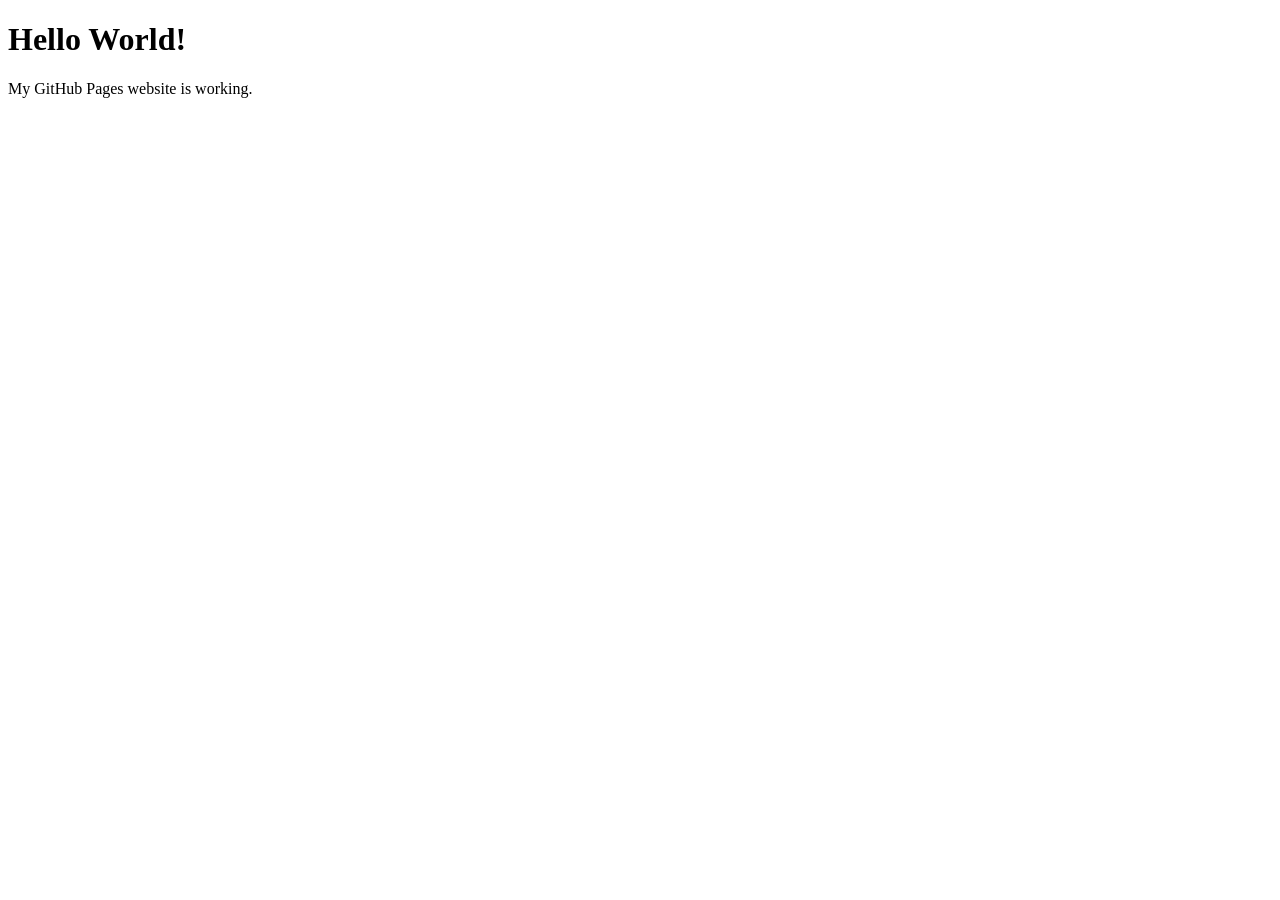
==== index.html @ a3ef9205 "init" ====
<!DOCTYPE html>
<html lang="en">
<head>
    <meta charset="UTF-8">
    <meta name="viewport" content="width=device-width, initial-scale=1.0">
    <title>My Website</title>
</head>
<body>
    <h1>Hello World!</h1>
    <p>My GitHub Pages website is working.</p>
</body>
</html>
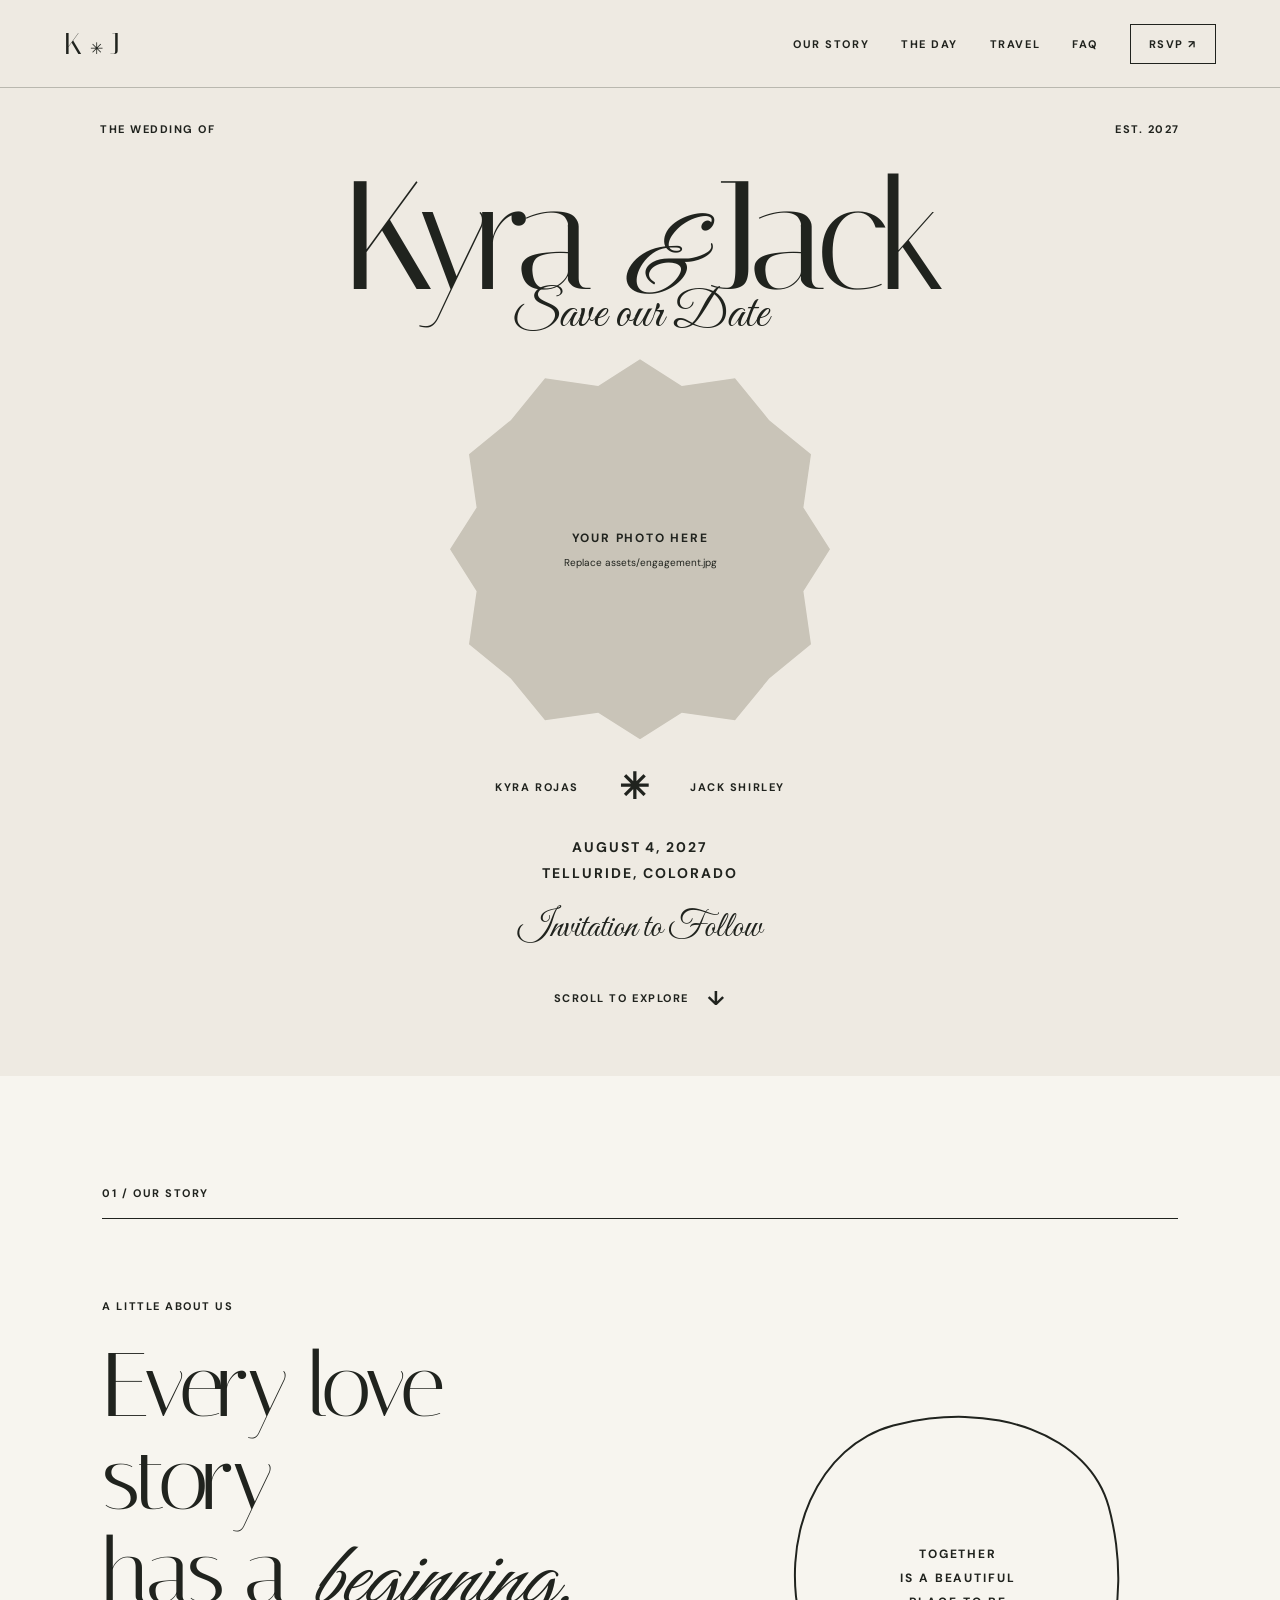
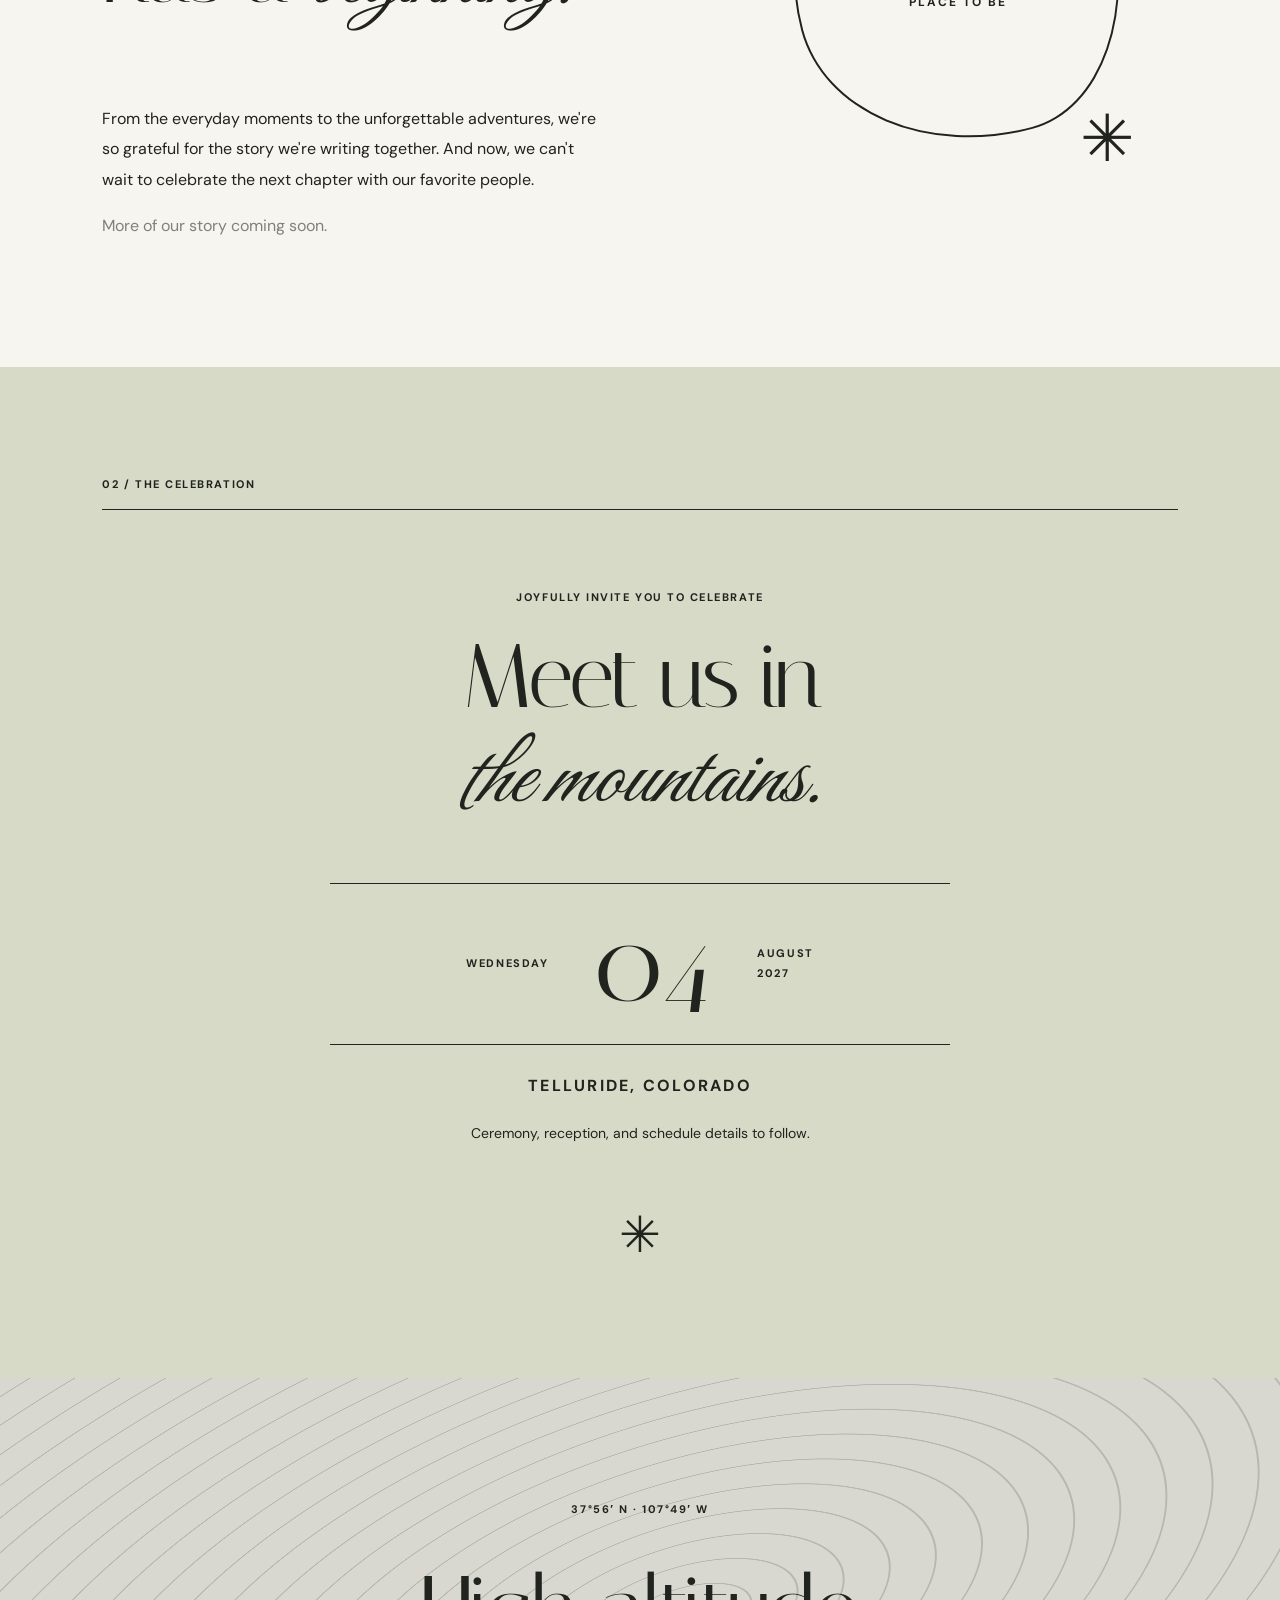
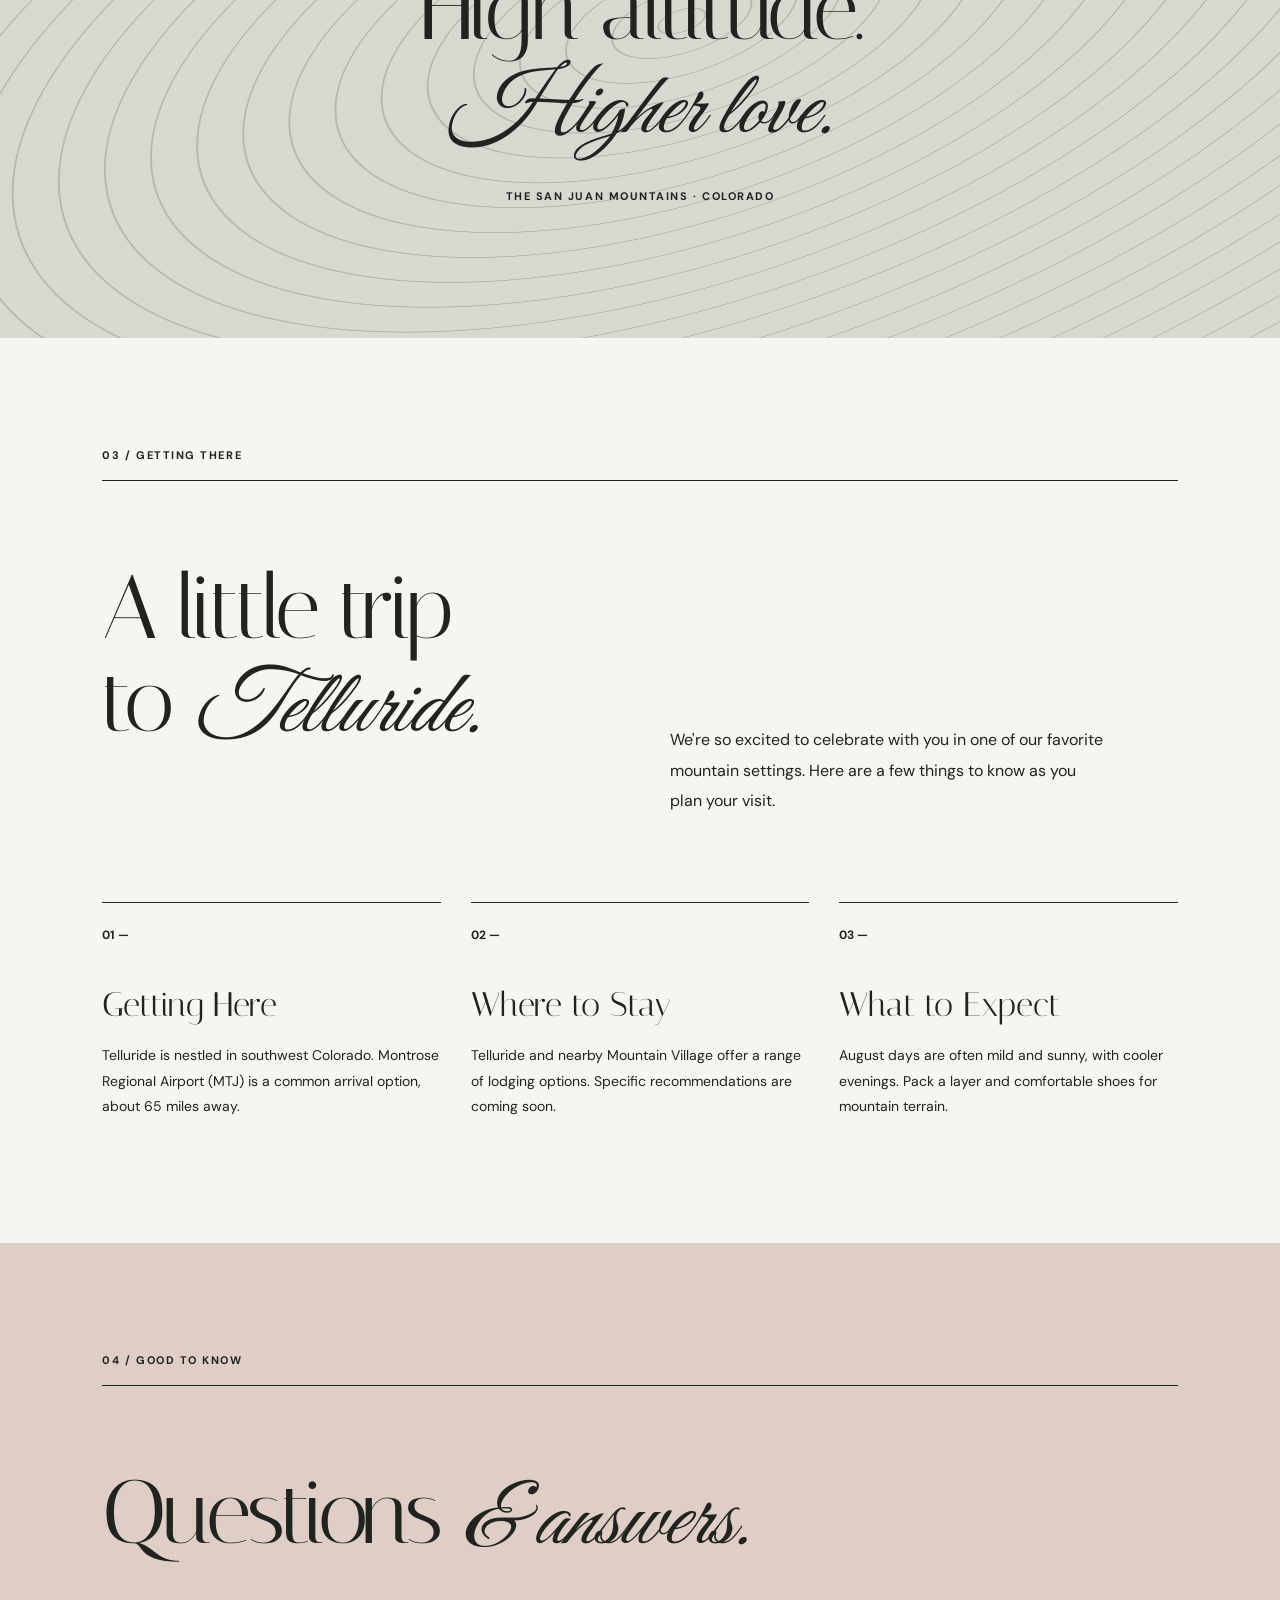
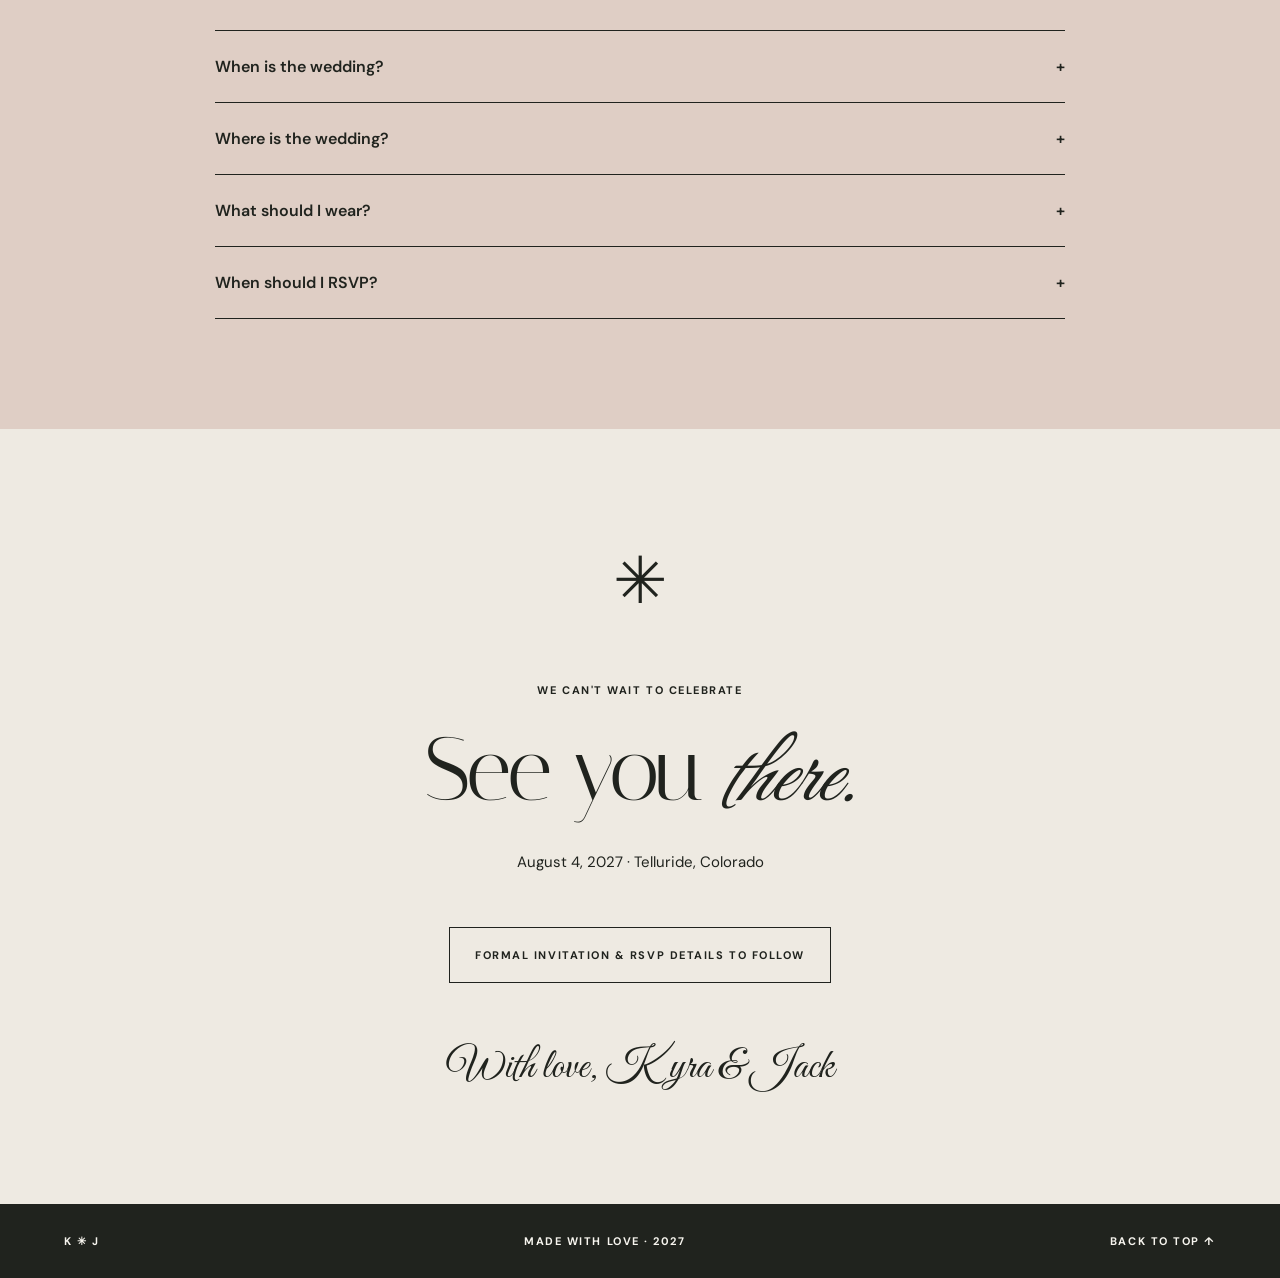
==== commit de047870: "Test" ====
--- a/index.html
+++ b/index.html
@@ -1,12 +1,86 @@
-<!DOCTYPE html>
+<!doctype html>
 <html lang="en">
 <head>
-    <meta charset="UTF-8">
-    <meta name="viewport" content="width=device-width, initial-scale=1.0">
-    <title>My Website</title>
+  <meta charset="utf-8">
+  <meta name="viewport" content="width=device-width,initial-scale=1">
+  <meta name="theme-color" content="#eeeae2">
+  <meta name="description" content="Celebrate the wedding of Kyra Rojas and Jack Shirley in Telluride, Colorado on August 4, 2027.">
+  <title>Kyra & Jack | August 4, 2027</title>
+  <link rel="preconnect" href="https://fonts.googleapis.com">
+  <link rel="preconnect" href="https://fonts.gstatic.com" crossorigin>
+  <link href="https://fonts.googleapis.com/css2?family=DM+Sans:wght@400;500;600;700&family=Italiana&family=Great+Vibes&display=swap" rel="stylesheet">
+  <link rel="stylesheet" href="styles.css">
+  <script defer src="script.js"></script>
 </head>
 <body>
-    <h1>Hello World!</h1>
-    <p>My GitHub Pages website is working.</p>
+  <header class="site-header">
+    <a href="#home" class="monogram" aria-label="Back to top">K<span>✳</span>J</a>
+    <button class="menu-toggle" aria-expanded="false" aria-controls="main-nav" aria-label="Toggle navigation">MENU <span>☰</span></button>
+    <nav id="main-nav" aria-label="Main navigation">
+      <a href="#story">OUR STORY</a><a href="#details">THE DAY</a><a href="#travel">TRAVEL</a><a href="#faq">FAQ</a><a href="#rsvp" class="nav-rsvp">RSVP ↗</a>
+    </nav>
+  </header>
+  <main>
+    <section id="home" class="hero">
+      <div class="eyebrow spread"><span>THE WEDDING OF</span><span>EST. 2027</span></div>
+      <h1>Kyra <em>&</em>   Jack</h1>
+      <p class="hero-script">Save our Date</p>
+      <div class="hero-photo flower-frame"><img src="assets/engagement.jpg" alt="Kyra and Jack together" onerror="this.style.display='none';this.parentElement.classList.add('photo-missing')"><span class="placeholder">YOUR PHOTO HERE<br><small>Replace assets/engagement.jpg</small></span></div>
+      <div class="names-line"><span>KYRA ROJAS</span><span class="star">✳</span><span>JACK SHIRLEY</span></div>
+      <p class="hero-date">AUGUST 4, 2027<br>TELLURIDE, COLORADO</p>
+      <p class="script subscript">Invitation to Follow</p>
+      <a href="#story" class="scroll-cue">SCROLL TO EXPLORE <span>↓</span></a>
+    </section>
+    <section id="story" class="story section-pad">
+      <div class="section-number">01 / OUR STORY</div>
+      <div class="story-grid">
+        <div><p class="overline">A LITTLE ABOUT US</p><h2>Every love story<br>has a <i>beginning.</i></h2><p class="body-copy">From the everyday moments to the unforgettable adventures, we're so grateful for the story we're writing together. And now, we can't wait to celebrate the next chapter with our favorite people.</p><p class="body-copy muted">More of our story coming soon.</p></div>
+        <div class="story-art"><div class="outline-flower"><span>TOGETHER<br>IS A BEAUTIFUL<br>PLACE TO BE</span></div><span class="little-star">✳</span></div>
+      </div>
+    </section>
+    <section id="details" class="details section-pad">
+      <div class="section-number">02 / THE CELEBRATION</div>
+      <p class="overline centered">JOYFULLY INVITE YOU TO CELEBRATE</p>
+      <h2 class="details-title">Meet us in<br><i>the mountains.</i></h2>
+      <div class="date-feature"><span>WEDNESDAY</span><strong>04</strong><span>AUGUST<br>2027</span></div>
+      <p class="details-place">TELLURIDE, COLORADO</p>
+      <p class="details-note">Ceremony, reception, and schedule details to follow.</p>
+      <div class="divider-star">✳</div>
+    </section>
+    <section class="mountains section-pad" aria-label="Telluride inspired artwork">
+      <div class="topo" aria-hidden="true"></div>
+      <p class="overline">37°56′ N · 107°49′ W</p>
+      <h2>High altitude.<br><i>Higher love.</i></h2>
+      <p>THE SAN JUAN MOUNTAINS · COLORADO</p>
+    </section>
+    <section id="travel" class="travel section-pad">
+      <div class="section-number">03 / GETTING THERE</div>
+      <div class="travel-heading"><h2>A little trip<br>to <i>Telluride.</i></h2><p>We're so excited to celebrate with you in one of our favorite mountain settings. Here are a few things to know as you plan your visit.</p></div>
+      <div class="info-grid">
+        <article><span>01 —</span><h3>Getting Here</h3><p>Telluride is nestled in southwest Colorado. Montrose Regional Airport (MTJ) is a common arrival option, about 65 miles away.</p></article>
+        <article><span>02 —</span><h3>Where to Stay</h3><p>Telluride and nearby Mountain Village offer a range of lodging options. Specific recommendations are coming soon.</p></article>
+        <article><span>03 —</span><h3>What to Expect</h3><p>August days are often mild and sunny, with cooler evenings. Pack a layer and comfortable shoes for mountain terrain.</p></article>
+      </div>
+    </section>
+    <section id="faq" class="faq section-pad">
+      <div class="section-number">04 / GOOD TO KNOW</div>
+      <h2>Questions <i>& answers.</i></h2>
+      <div class="faq-list">
+        <details><summary>When is the wedding?<span>+</span></summary><p>Wednesday, August 4, 2027.</p></details>
+        <details><summary>Where is the wedding?<span>+</span></summary><p>Telluride, Colorado. The exact venue and directions will be shared with the formal invitation.</p></details>
+        <details><summary>What should I wear?<span>+</span></summary><p>Dress code details are coming soon. We recommend bringing a layer for the cooler mountain evenings.</p></details>
+        <details><summary>When should I RSVP?<span>+</span></summary><p>We'll share RSVP instructions and a deadline with the formal invitation.</p></details>
+      </div>
+    </section>
+    <section id="rsvp" class="rsvp section-pad">
+      <span class="big-star">✳</span>
+      <p class="overline">WE CAN'T WAIT TO CELEBRATE</p>
+      <h2>See you <i>there.</i></h2>
+      <p>August 4, 2027 · Telluride, Colorado</p>
+      <div class="rsvp-notice">FORMAL INVITATION & RSVP DETAILS TO FOLLOW</div>
+      <p class="script">With love, Kyra & Jack</p>
+    </section>
+  </main>
+  <footer><span>K ✳ J</span><span>MADE WITH LOVE · 2027</span><a href="#home">BACK TO TOP ↑</a></footer>
 </body>
 </html>
--- a/styles.css
+++ b/styles.css
@@ -0,0 +1,2 @@
+@import url('https://fonts.googleapis.com/css2?family=DM+Sans:wght@400;500;600;700&family=Italiana&family=Great+Vibes&display=swap');
+:root{--cream:#eeeae2;--paper:#f7f5ef;--ink:#20231e;--sage:#d6dac6;--rose:#dfcec5;--line:#b9b8af}*{box-sizing:border-box}html{scroll-behavior:smooth}body{margin:0;background:var(--cream);color:var(--ink);font-family:'DM Sans',sans-serif}a{color:inherit;text-decoration:none}button{font:inherit}h1,h2,h3,p{margin-top:0}h2{font-family:Italiana,serif;font-size:clamp(3.5rem,7vw,7.5rem);font-weight:400;line-height:1.04;letter-spacing:-.045em}h2 i{font-family:'Great Vibes',cursive;font-weight:400;letter-spacing:0}.site-header{height:88px;display:flex;justify-content:space-between;align-items:center;padding:0 clamp(24px,5vw,88px);border-bottom:1px solid var(--line);background:var(--cream);position:relative;z-index:20}.monogram{font-family:Italiana,serif;font-size:30px}.monogram span{font:16px 'DM Sans';padding:0 8px}.site-header nav{display:flex;gap:32px;align-items:center}.site-header nav a,.eyebrow,.overline,.section-number,.scroll-cue,.names-line,.hero-date,.details-place,.date-feature,.rsvp-notice,footer{font-size:11px;font-weight:700;letter-spacing:.14em}.nav-rsvp{border:1px solid var(--ink);padding:12px 18px}.menu-toggle{display:none}.hero{min-height:calc(100svh - 88px);padding:34px 24px 65px;text-align:center;position:relative}.spread{max-width:1080px;display:flex;justify-content:space-between;margin:auto}.hero h1{font-family:Italiana,serif;font-size:clamp(5.5rem,12vw,13rem);font-weight:400;letter-spacing:-.065em;margin:20px 0 -38px;line-height:1.05}.hero h1 em{font-family:'Great Vibes',cursive;font-size:.7em;font-weight:400}.hero-script,.script{font-family:'Great Vibes',cursive;font-size:clamp(2.4rem,4vw,4rem);line-height:1.2}.hero-script{position:relative;z-index:2;margin:0 0 14px}.hero-photo{width:min(380px,75vw);aspect-ratio:1;margin:auto;background:#c9c4b8;overflow:hidden;position:relative}.flower-frame{clip-path:polygon(50% 0%,61% 7%,75% 5%,84% 16%,95% 25%,93% 39%,100% 50%,93% 61%,95% 75%,84% 84%,75% 95%,61% 93%,50% 100%,39% 93%,25% 95%,16% 84%,5% 75%,7% 61%,0% 50%,7% 39%,5% 25%,16% 16%,25% 5%,39% 7%);border-radius:32%}.hero-photo img{width:100%;height:100%;object-fit:cover;display:block}.placeholder{display:none;position:absolute;inset:0;place-content:center;font-size:12px;font-weight:700;letter-spacing:.15em}.placeholder small{display:block;font-weight:400;letter-spacing:0;margin-top:10px}.photo-missing .placeholder{display:grid}.names-line{display:flex;align-items:center;justify-content:center;gap:40px;margin:30px 0}.star{font-size:36px;line-height:1}.hero-date{font-size:14px;line-height:1.8}.subscript{font-size:36px;margin:20px 0 36px}.scroll-cue{display:inline-flex;gap:18px;align-items:center}.scroll-cue span{font-size:20px}.section-pad{padding:110px clamp(24px,8vw,130px)}.section-number{padding-bottom:18px;border-bottom:1px solid currentColor;margin-bottom:80px}.story{background:var(--paper)}.story-grid{display:grid;grid-template-columns:1.2fr 1fr;gap:10%;align-items:center}.overline{margin-bottom:26px}.body-copy{max-width:500px;line-height:1.9;font-size:16px}.muted{opacity:.55}.story-art{height:450px;display:grid;place-items:center;position:relative}.outline-flower{height:330px;width:330px;border:2px solid var(--ink);border-radius:43% 57% 40% 60% / 53% 41% 59% 47%;display:grid;place-items:center;text-align:center;transform:rotate(-15deg)}.outline-flower span{transform:rotate(15deg);font-size:12px;font-weight:700;letter-spacing:.16em;line-height:2}.little-star{position:absolute;right:10%;bottom:5%;font-size:65px}.details{background:var(--sage);text-align:center}.details .section-number{text-align:left}.centered{text-align:center}.details-title{margin-bottom:55px}.date-feature{display:flex;align-items:center;justify-content:center;gap:45px;border-top:1px solid var(--ink);border-bottom:1px solid var(--ink);max-width:620px;margin:0 auto 30px;padding:25px 0}.date-feature strong{font-family:Italiana,serif;font-size:110px;font-weight:400;line-height:1}.date-feature span{text-align:left;line-height:1.8}.details-place{font-size:16px}.details-note{font-size:14px;margin:28px 0 60px}.divider-star{font-size:50px}.mountains{background:#d8d8d0;min-height:560px;display:flex;flex-direction:column;align-items:center;justify-content:center;text-align:center;position:relative;overflow:hidden;isolation:isolate}.mountains>*:not(.topo){position:relative;z-index:1}.mountains h2{margin:20px 0 30px}.mountains>p:last-child{font-size:11px;font-weight:700;letter-spacing:.14em}.topo{position:absolute;inset:-50%;opacity:.18;background:repeating-radial-gradient(ellipse at 52% 48%,transparent 0 23px,#20231e 24px 25px,transparent 26px 48px);transform:rotate(-18deg);z-index:0}.travel{background:var(--paper)}.travel-heading{display:grid;grid-template-columns:1fr 1fr;gap:60px;align-items:end}.travel-heading p{max-width:440px;line-height:1.9}.info-grid{display:grid;grid-template-columns:repeat(3,1fr);gap:30px;margin-top:70px}.info-grid article{border-top:1px solid var(--ink);padding-top:20px}.info-grid article>span{font-size:12px;font-weight:700}.info-grid h3{font-family:Italiana,serif;font-size:34px;font-weight:400;margin:40px 0 18px}.info-grid p{line-height:1.8;font-size:14px}.faq{background:var(--rose)}.faq h2{margin-bottom:60px}.faq-list{max-width:850px;margin:auto}.faq details{border-top:1px solid var(--ink);padding:25px 0}.faq details:last-child{border-bottom:1px solid var(--ink)}.faq summary{cursor:pointer;list-style:none;font-weight:600;display:flex;justify-content:space-between;gap:20px}.faq summary::-webkit-details-marker{display:none}.faq details[open] summary span{transform:rotate(45deg)}.faq details p{line-height:1.8;max-width:600px;margin:20px 0 0}.rsvp{text-align:center;background:var(--cream)}.big-star{font-size:65px;display:block;margin-bottom:60px}.rsvp h2{margin-bottom:25px}.rsvp>p:not(.script):not(.overline){font-size:15px}.rsvp-notice{display:inline-block;border:1px solid var(--ink);padding:20px 25px;margin:40px 0}.rsvp .script{font-size:42px;margin:20px 0 0}footer{display:flex;justify-content:space-between;gap:20px;padding:30px clamp(24px,5vw,88px);background:var(--ink);color:var(--paper)}@media(max-width:750px){.site-header{height:72px}.menu-toggle{display:block;border:0;background:none;font-size:11px;font-weight:700;letter-spacing:.12em}.menu-toggle span{font-size:16px;margin-left:8px}.site-header nav{display:none;position:absolute;top:72px;left:0;right:0;background:var(--cream);padding:28px;flex-direction:column;align-items:stretch;border-bottom:1px solid var(--line);gap:22px}.site-header nav.open{display:flex}.nav-rsvp{text-align:center}.hero{padding:28px 18px 55px}.hero h1{font-size:clamp(4.8rem,16vw,8rem);margin:38px 0 -12px}.hero-script{font-size:2.8rem}.hero-photo{width:min(350px,80vw)}.names-line{gap:15px;font-size:10px}.star{font-size:27px}.section-pad{padding:75px 25px}.section-number{margin-bottom:55px}.story-grid,.travel-heading{grid-template-columns:1fr;gap:20px}.story-art{height:340px}.outline-flower{width:265px;height:265px}.details-title{margin-bottom:35px}.date-feature{gap:25px}.date-feature strong{font-size:86px}.info-grid{grid-template-columns:1fr;gap:20px;margin-top:35px}.info-grid h3{margin:18px 0}.mountains{min-height:450px}footer{font-size:9px;flex-wrap:wrap}}@media(prefers-reduced-motion:reduce){html{scroll-behavior:auto}}
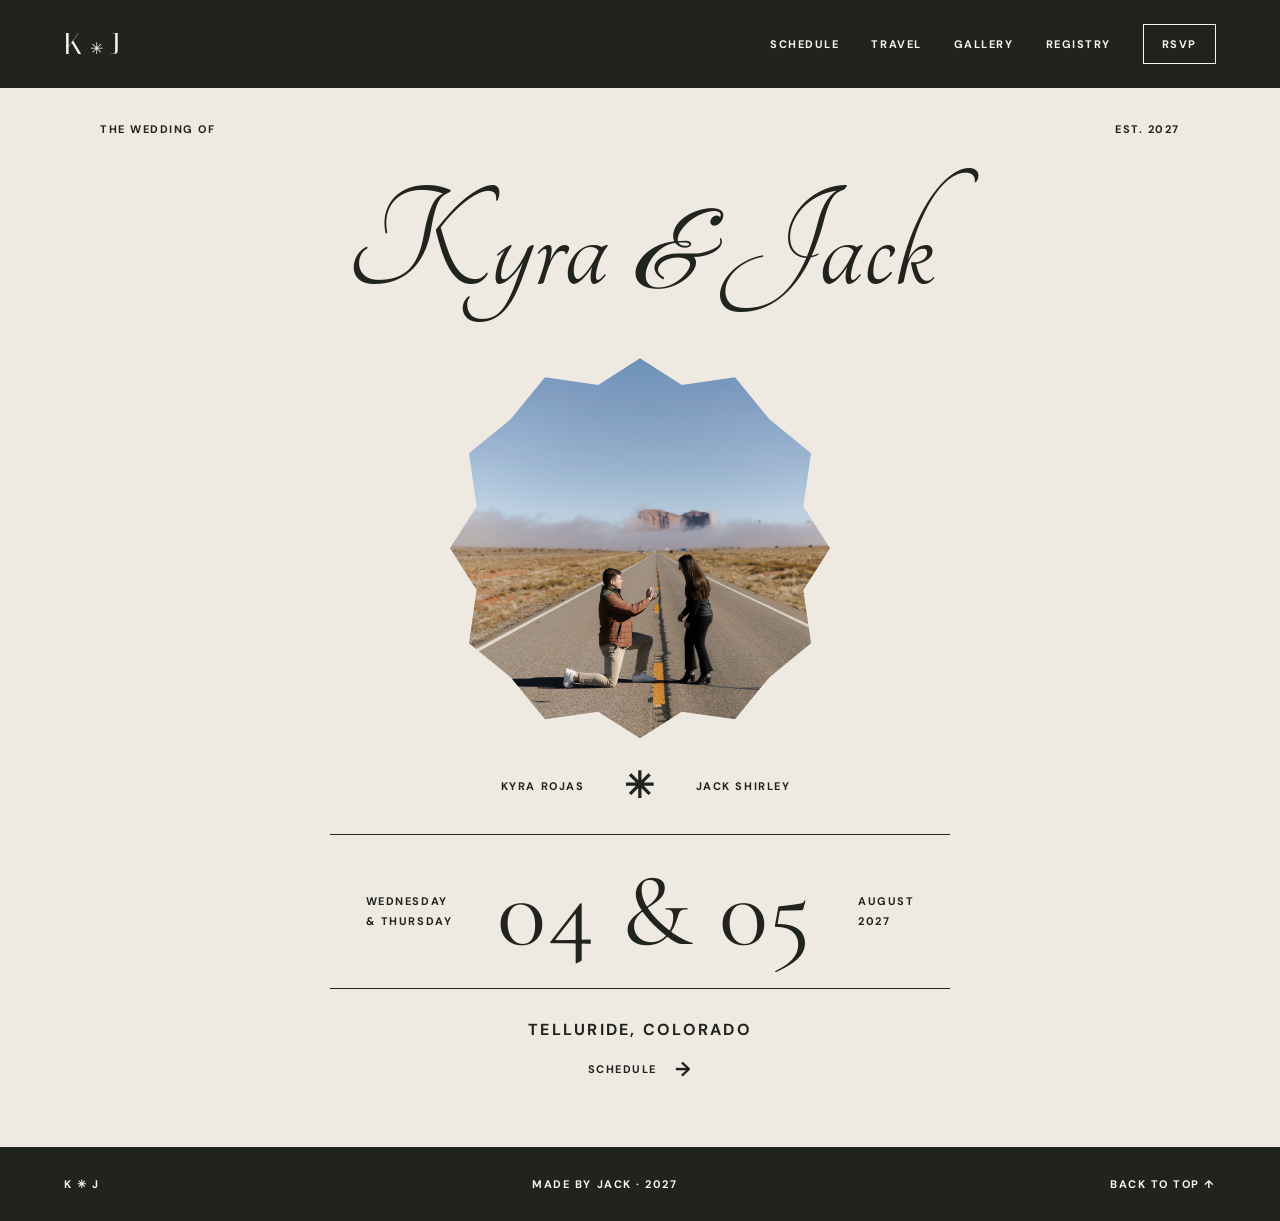
==== commit 3c3f344e: "Update wedding website and RSVP pages" ====
--- a/index.html
+++ b/index.html
@@ -4,8 +4,8 @@
   <meta charset="utf-8">
   <meta name="viewport" content="width=device-width,initial-scale=1">
   <meta name="theme-color" content="#eeeae2">
-  <meta name="description" content="Celebrate the wedding of Kyra Rojas and Jack Shirley in Telluride, Colorado on August 4, 2027.">
-  <title>Kyra & Jack | August 4, 2027</title>
+  <meta name="description" content="Celebrate the wedding of Kyra Rojas and Jack Shirley in Telluride, Colorado on August 4 and 5, 2027.">
+  <title>Kyra & Jack | August 4 and 5, 2027</title>
   <link rel="preconnect" href="https://fonts.googleapis.com">
   <link rel="preconnect" href="https://fonts.gstatic.com" crossorigin>
   <link href="https://fonts.googleapis.com/css2?family=DM+Sans:wght@400;500;600;700&family=Italiana&family=Great+Vibes&display=swap" rel="stylesheet">
@@ -14,73 +14,23 @@
 </head>
 <body>
   <header class="site-header">
-    <a href="#home" class="monogram" aria-label="Back to top">K<span>✳</span>J</a>
+    <a href="index.html" class="monogram" aria-label="Home">K<span>✳︎</span>J</a>
     <button class="menu-toggle" aria-expanded="false" aria-controls="main-nav" aria-label="Toggle navigation">MENU <span>☰</span></button>
     <nav id="main-nav" aria-label="Main navigation">
-      <a href="#story">OUR STORY</a><a href="#details">THE DAY</a><a href="#travel">TRAVEL</a><a href="#faq">FAQ</a><a href="#rsvp" class="nav-rsvp">RSVP ↗</a>
+      <a href="details.html">SCHEDULE</a><a href="travel.html">TRAVEL</a><a href="gallery.html">GALLERY</a><a href="registry.html">REGISTRY</a><a href="rsvp.html" class="nav-rsvp">RSVP</a>
     </nav>
   </header>
   <main>
     <section id="home" class="hero">
       <div class="eyebrow spread"><span>THE WEDDING OF</span><span>EST. 2027</span></div>
       <h1>Kyra <em>&</em>   Jack</h1>
-      <p class="hero-script">Save our Date</p>
-      <div class="hero-photo flower-frame"><img src="assets/engagement.jpg" alt="Kyra and Jack together" onerror="this.style.display='none';this.parentElement.classList.add('photo-missing')"><span class="placeholder">YOUR PHOTO HERE<br><small>Replace assets/engagement.jpg</small></span></div>
-      <div class="names-line"><span>KYRA ROJAS</span><span class="star">✳</span><span>JACK SHIRLEY</span></div>
-      <p class="hero-date">AUGUST 4, 2027<br>TELLURIDE, COLORADO</p>
-      <p class="script subscript">Invitation to Follow</p>
-      <a href="#story" class="scroll-cue">SCROLL TO EXPLORE <span>↓</span></a>
-    </section>
-    <section id="story" class="story section-pad">
-      <div class="section-number">01 / OUR STORY</div>
-      <div class="story-grid">
-        <div><p class="overline">A LITTLE ABOUT US</p><h2>Every love story<br>has a <i>beginning.</i></h2><p class="body-copy">From the everyday moments to the unforgettable adventures, we're so grateful for the story we're writing together. And now, we can't wait to celebrate the next chapter with our favorite people.</p><p class="body-copy muted">More of our story coming soon.</p></div>
-        <div class="story-art"><div class="outline-flower"><span>TOGETHER<br>IS A BEAUTIFUL<br>PLACE TO BE</span></div><span class="little-star">✳</span></div>
-      </div>
-    </section>
-    <section id="details" class="details section-pad">
-      <div class="section-number">02 / THE CELEBRATION</div>
-      <p class="overline centered">JOYFULLY INVITE YOU TO CELEBRATE</p>
-      <h2 class="details-title">Meet us in<br><i>the mountains.</i></h2>
-      <div class="date-feature"><span>WEDNESDAY</span><strong>04</strong><span>AUGUST<br>2027</span></div>
+      <div class="hero-photo flower-frame"><img src="assets/good4.jpg" alt="Kyra and Jack together" onerror="this.style.display='none';this.parentElement.classList.add('photo-missing')"><span class="placeholder">YOUR PHOTO HERE<br><small>Replace assets/engagement.jpg</small></span></div>
+      <div class="names-line"><span>KYRA ROJAS</span><span class="star">✳︎</span><span>JACK SHIRLEY</span></div>
+      <div class="date-feature"><span>WEDNESDAY<br>& THURSDAY</span><strong>04 & 05</strong><span>AUGUST<br>2027</span></div>
       <p class="details-place">TELLURIDE, COLORADO</p>
-      <p class="details-note">Ceremony, reception, and schedule details to follow.</p>
-      <div class="divider-star">✳</div>
-    </section>
-    <section class="mountains section-pad" aria-label="Telluride inspired artwork">
-      <div class="topo" aria-hidden="true"></div>
-      <p class="overline">37°56′ N · 107°49′ W</p>
-      <h2>High altitude.<br><i>Higher love.</i></h2>
-      <p>THE SAN JUAN MOUNTAINS · COLORADO</p>
-    </section>
-    <section id="travel" class="travel section-pad">
-      <div class="section-number">03 / GETTING THERE</div>
-      <div class="travel-heading"><h2>A little trip<br>to <i>Telluride.</i></h2><p>We're so excited to celebrate with you in one of our favorite mountain settings. Here are a few things to know as you plan your visit.</p></div>
-      <div class="info-grid">
-        <article><span>01 —</span><h3>Getting Here</h3><p>Telluride is nestled in southwest Colorado. Montrose Regional Airport (MTJ) is a common arrival option, about 65 miles away.</p></article>
-        <article><span>02 —</span><h3>Where to Stay</h3><p>Telluride and nearby Mountain Village offer a range of lodging options. Specific recommendations are coming soon.</p></article>
-        <article><span>03 —</span><h3>What to Expect</h3><p>August days are often mild and sunny, with cooler evenings. Pack a layer and comfortable shoes for mountain terrain.</p></article>
-      </div>
-    </section>
-    <section id="faq" class="faq section-pad">
-      <div class="section-number">04 / GOOD TO KNOW</div>
-      <h2>Questions <i>& answers.</i></h2>
-      <div class="faq-list">
-        <details><summary>When is the wedding?<span>+</span></summary><p>Wednesday, August 4, 2027.</p></details>
-        <details><summary>Where is the wedding?<span>+</span></summary><p>Telluride, Colorado. The exact venue and directions will be shared with the formal invitation.</p></details>
-        <details><summary>What should I wear?<span>+</span></summary><p>Dress code details are coming soon. We recommend bringing a layer for the cooler mountain evenings.</p></details>
-        <details><summary>When should I RSVP?<span>+</span></summary><p>We'll share RSVP instructions and a deadline with the formal invitation.</p></details>
-      </div>
-    </section>
-    <section id="rsvp" class="rsvp section-pad">
-      <span class="big-star">✳</span>
-      <p class="overline">WE CAN'T WAIT TO CELEBRATE</p>
-      <h2>See you <i>there.</i></h2>
-      <p>August 4, 2027 · Telluride, Colorado</p>
-      <div class="rsvp-notice">FORMAL INVITATION & RSVP DETAILS TO FOLLOW</div>
-      <p class="script">With love, Kyra & Jack</p>
+      <a href="details.html" class="scroll-cue">SCHEDULE <span>→</span></a>
     </section>
   </main>
-  <footer><span>K ✳ J</span><span>MADE WITH LOVE · 2027</span><a href="#home">BACK TO TOP ↑</a></footer>
+  <footer><span>K ✳︎ J</span><span>MADE BY JACK · 2027</span><a href="#">BACK TO TOP ↑</a></footer>
 </body>
 </html>
--- a/styles.css
+++ b/styles.css
@@ -1,2 +1,53 @@
+@import url('https://fonts.googleapis.com/css2?family=Cormorant+Garamond:wght@400&display=swap');
+@import url('https://fonts.googleapis.com/css2?family=Tangerine&display=swap');
 @import url('https://fonts.googleapis.com/css2?family=DM+Sans:wght@400;500;600;700&family=Italiana&family=Great+Vibes&display=swap');
-:root{--cream:#eeeae2;--paper:#f7f5ef;--ink:#20231e;--sage:#d6dac6;--rose:#dfcec5;--line:#b9b8af}*{box-sizing:border-box}html{scroll-behavior:smooth}body{margin:0;background:var(--cream);color:var(--ink);font-family:'DM Sans',sans-serif}a{color:inherit;text-decoration:none}button{font:inherit}h1,h2,h3,p{margin-top:0}h2{font-family:Italiana,serif;font-size:clamp(3.5rem,7vw,7.5rem);font-weight:400;line-height:1.04;letter-spacing:-.045em}h2 i{font-family:'Great Vibes',cursive;font-weight:400;letter-spacing:0}.site-header{height:88px;display:flex;justify-content:space-between;align-items:center;padding:0 clamp(24px,5vw,88px);border-bottom:1px solid var(--line);background:var(--cream);position:relative;z-index:20}.monogram{font-family:Italiana,serif;font-size:30px}.monogram span{font:16px 'DM Sans';padding:0 8px}.site-header nav{display:flex;gap:32px;align-items:center}.site-header nav a,.eyebrow,.overline,.section-number,.scroll-cue,.names-line,.hero-date,.details-place,.date-feature,.rsvp-notice,footer{font-size:11px;font-weight:700;letter-spacing:.14em}.nav-rsvp{border:1px solid var(--ink);padding:12px 18px}.menu-toggle{display:none}.hero{min-height:calc(100svh - 88px);padding:34px 24px 65px;text-align:center;position:relative}.spread{max-width:1080px;display:flex;justify-content:space-between;margin:auto}.hero h1{font-family:Italiana,serif;font-size:clamp(5.5rem,12vw,13rem);font-weight:400;letter-spacing:-.065em;margin:20px 0 -38px;line-height:1.05}.hero h1 em{font-family:'Great Vibes',cursive;font-size:.7em;font-weight:400}.hero-script,.script{font-family:'Great Vibes',cursive;font-size:clamp(2.4rem,4vw,4rem);line-height:1.2}.hero-script{position:relative;z-index:2;margin:0 0 14px}.hero-photo{width:min(380px,75vw);aspect-ratio:1;margin:auto;background:#c9c4b8;overflow:hidden;position:relative}.flower-frame{clip-path:polygon(50% 0%,61% 7%,75% 5%,84% 16%,95% 25%,93% 39%,100% 50%,93% 61%,95% 75%,84% 84%,75% 95%,61% 93%,50% 100%,39% 93%,25% 95%,16% 84%,5% 75%,7% 61%,0% 50%,7% 39%,5% 25%,16% 16%,25% 5%,39% 7%);border-radius:32%}.hero-photo img{width:100%;height:100%;object-fit:cover;display:block}.placeholder{display:none;position:absolute;inset:0;place-content:center;font-size:12px;font-weight:700;letter-spacing:.15em}.placeholder small{display:block;font-weight:400;letter-spacing:0;margin-top:10px}.photo-missing .placeholder{display:grid}.names-line{display:flex;align-items:center;justify-content:center;gap:40px;margin:30px 0}.star{font-size:36px;line-height:1}.hero-date{font-size:14px;line-height:1.8}.subscript{font-size:36px;margin:20px 0 36px}.scroll-cue{display:inline-flex;gap:18px;align-items:center}.scroll-cue span{font-size:20px}.section-pad{padding:110px clamp(24px,8vw,130px)}.section-number{padding-bottom:18px;border-bottom:1px solid currentColor;margin-bottom:80px}.story{background:var(--paper)}.story-grid{display:grid;grid-template-columns:1.2fr 1fr;gap:10%;align-items:center}.overline{margin-bottom:26px}.body-copy{max-width:500px;line-height:1.9;font-size:16px}.muted{opacity:.55}.story-art{height:450px;display:grid;place-items:center;position:relative}.outline-flower{height:330px;width:330px;border:2px solid var(--ink);border-radius:43% 57% 40% 60% / 53% 41% 59% 47%;display:grid;place-items:center;text-align:center;transform:rotate(-15deg)}.outline-flower span{transform:rotate(15deg);font-size:12px;font-weight:700;letter-spacing:.16em;line-height:2}.little-star{position:absolute;right:10%;bottom:5%;font-size:65px}.details{background:var(--sage);text-align:center}.details .section-number{text-align:left}.centered{text-align:center}.details-title{margin-bottom:55px}.date-feature{display:flex;align-items:center;justify-content:center;gap:45px;border-top:1px solid var(--ink);border-bottom:1px solid var(--ink);max-width:620px;margin:0 auto 30px;padding:25px 0}.date-feature strong{font-family:Italiana,serif;font-size:110px;font-weight:400;line-height:1}.date-feature span{text-align:left;line-height:1.8}.details-place{font-size:16px}.details-note{font-size:14px;margin:28px 0 60px}.divider-star{font-size:50px}.mountains{background:#d8d8d0;min-height:560px;display:flex;flex-direction:column;align-items:center;justify-content:center;text-align:center;position:relative;overflow:hidden;isolation:isolate}.mountains>*:not(.topo){position:relative;z-index:1}.mountains h2{margin:20px 0 30px}.mountains>p:last-child{font-size:11px;font-weight:700;letter-spacing:.14em}.topo{position:absolute;inset:-50%;opacity:.18;background:repeating-radial-gradient(ellipse at 52% 48%,transparent 0 23px,#20231e 24px 25px,transparent 26px 48px);transform:rotate(-18deg);z-index:0}.travel{background:var(--paper)}.travel-heading{display:grid;grid-template-columns:1fr 1fr;gap:60px;align-items:end}.travel-heading p{max-width:440px;line-height:1.9}.info-grid{display:grid;grid-template-columns:repeat(3,1fr);gap:30px;margin-top:70px}.info-grid article{border-top:1px solid var(--ink);padding-top:20px}.info-grid article>span{font-size:12px;font-weight:700}.info-grid h3{font-family:Italiana,serif;font-size:34px;font-weight:400;margin:40px 0 18px}.info-grid p{line-height:1.8;font-size:14px}.faq{background:var(--rose)}.faq h2{margin-bottom:60px}.faq-list{max-width:850px;margin:auto}.faq details{border-top:1px solid var(--ink);padding:25px 0}.faq details:last-child{border-bottom:1px solid var(--ink)}.faq summary{cursor:pointer;list-style:none;font-weight:600;display:flex;justify-content:space-between;gap:20px}.faq summary::-webkit-details-marker{display:none}.faq details[open] summary span{transform:rotate(45deg)}.faq details p{line-height:1.8;max-width:600px;margin:20px 0 0}.rsvp{text-align:center;background:var(--cream)}.big-star{font-size:65px;display:block;margin-bottom:60px}.rsvp h2{margin-bottom:25px}.rsvp>p:not(.script):not(.overline){font-size:15px}.rsvp-notice{display:inline-block;border:1px solid var(--ink);padding:20px 25px;margin:40px 0}.rsvp .script{font-size:42px;margin:20px 0 0}footer{display:flex;justify-content:space-between;gap:20px;padding:30px clamp(24px,5vw,88px);background:var(--ink);color:var(--paper)}@media(max-width:750px){.site-header{height:72px}.menu-toggle{display:block;border:0;background:none;font-size:11px;font-weight:700;letter-spacing:.12em}.menu-toggle span{font-size:16px;margin-left:8px}.site-header nav{display:none;position:absolute;top:72px;left:0;right:0;background:var(--cream);padding:28px;flex-direction:column;align-items:stretch;border-bottom:1px solid var(--line);gap:22px}.site-header nav.open{display:flex}.nav-rsvp{text-align:center}.hero{padding:28px 18px 55px}.hero h1{font-size:clamp(4.8rem,16vw,8rem);margin:38px 0 -12px}.hero-script{font-size:2.8rem}.hero-photo{width:min(350px,80vw)}.names-line{gap:15px;font-size:10px}.star{font-size:27px}.section-pad{padding:75px 25px}.section-number{margin-bottom:55px}.story-grid,.travel-heading{grid-template-columns:1fr;gap:20px}.story-art{height:340px}.outline-flower{width:265px;height:265px}.details-title{margin-bottom:35px}.date-feature{gap:25px}.date-feature strong{font-size:86px}.info-grid{grid-template-columns:1fr;gap:20px;margin-top:35px}.info-grid h3{margin:18px 0}.mountains{min-height:450px}footer{font-size:9px;flex-wrap:wrap}}@media(prefers-reduced-motion:reduce){html{scroll-behavior:auto}}+:root{--cream:#eeeae2;--paper:#f7f5ef;--ink:#20231e;--sage:#d6dac6;--rose:#dfcec5;--line:#b9b8af}*{box-sizing:border-box}html{scroll-behavior:smooth}body{margin:0;background:var(--cream);color:var(--ink);font-family:'DM Sans',sans-serif}a{color:inherit;text-decoration:none}button{font:inherit}h1,h2,h3,p{margin-top:0}h2{font-family:Italiana,serif;font-size:clamp(3.5rem,7vw,7.5rem);font-weight:400;line-height:1.04;letter-spacing:-.045em}h2 i{font-family:'Great Vibes',cursive;font-weight:400;letter-spacing:0}.site-header{height:88px;display:flex;justify-content:space-between;align-items:center;padding:0 clamp(24px,5vw,88px);border-bottom:1px solid var(--line);background:var(--cream);position:relative;z-index:20}.monogram{font-family:Italiana,serif;font-size:30px}.monogram span{font:16px 'DM Sans';padding:0 8px}.site-header nav{display:flex;gap:32px;align-items:center}.site-header nav a,.eyebrow,.overline,.section-number,.scroll-cue,.names-line,.hero-date,.details-place,.date-feature,.rsvp-notice,footer{font-size:11px;font-weight:700;letter-spacing:.14em}.nav-rsvp{border:1px solid var(--ink);padding:12px 18px}.menu-toggle{display:none}.hero{min-height:calc(100svh - 88px);padding:34px 24px 65px;text-align:center;position:relative}.spread{max-width:1080px;display:flex;justify-content:space-between;margin:auto}.hero h1{font-family:'Tangerine',cursive;font-size:clamp(5.5rem,12vw,13rem);font-weight:400;letter-spacing:-.065em;margin:20px 0 -38px;line-height:1.05}.hero h1 em{font-family:'Great Vibes',cursive;font-size:.7em;font-weight:400}.hero-script,.script{font-family:'Great Vibes',cursive;font-size:clamp(2.4rem,4vw,4rem);line-height:1.2}.hero-script{position:relative;z-index:2;margin:0 0 14px}.hero-photo{width:min(380px,75vw);aspect-ratio:1;margin:auto;background:#c9c4b8;overflow:hidden;position:relative}.flower-frame{clip-path:polygon(50% 0%,61% 7%,75% 5%,84% 16%,95% 25%,93% 39%,100% 50%,93% 61%,95% 75%,84% 84%,75% 95%,61% 93%,50% 100%,39% 93%,25% 95%,16% 84%,5% 75%,7% 61%,0% 50%,7% 39%,5% 25%,16% 16%,25% 5%,39% 7%);border-radius:32%}.hero-photo img{width:100%;height:100%;object-fit:cover;display:block}.placeholder{display:none;position:absolute;inset:0;place-content:center;font-size:12px;font-weight:700;letter-spacing:.15em}.placeholder small{display:block;font-weight:400;letter-spacing:0;margin-top:10px}.photo-missing .placeholder{display:grid}.names-line{display:flex;align-items:center;justify-content:center;gap:40px;margin:30px 0}.star{font-size:36px;line-height:1}.hero-date{font-size:14px;line-height:1.8}.subscript{font-size:36px;margin:20px 0 36px}.scroll-cue{display:inline-flex;gap:18px;align-items:center}.scroll-cue span{font-size:20px}.section-pad{padding:110px clamp(24px,8vw,130px)}.section-number{padding-bottom:18px;border-bottom:1px solid currentColor;margin-bottom:80px}.story{background:var(--paper)}.story-grid{display:grid;grid-template-columns:1.2fr 1fr;gap:10%;align-items:center}.overline{margin-bottom:26px}.body-copy{max-width:500px;line-height:1.9;font-size:16px}.muted{opacity:.55}.story-art{height:450px;display:grid;place-items:center;position:relative}.outline-flower{height:330px;width:330px;border:2px solid var(--ink);border-radius:43% 57% 40% 60% / 53% 41% 59% 47%;display:grid;place-items:center;text-align:center;transform:rotate(-15deg)}.outline-flower span{transform:rotate(15deg);font-size:12px;font-weight:700;letter-spacing:.16em;line-height:2}.little-star{position:absolute;right:10%;bottom:5%;font-size:65px}.details{background:var(--sage);text-align:center}.details .section-number{text-align:left}.centered{text-align:center}.details-title{margin-bottom:55px}.date-feature{display:flex;align-items:center;justify-content:center;gap:45px;border-top:1px solid var(--ink);border-bottom:1px solid var(--ink);max-width:620px;margin:0 auto 30px;padding:25px 0}.date-feature strong{font-family:Italiana,serif;font-size:110px;font-weight:400;line-height:1}.date-feature span{text-align:left;line-height:1.8}.details-place{font-size:16px}.details-note{font-size:14px;margin:28px 0 60px}.divider-star{font-size:50px}.mountains{background:#d8d8d0;min-height:560px;display:flex;flex-direction:column;align-items:center;justify-content:center;text-align:center;position:relative;overflow:hidden;isolation:isolate}.mountains>*:not(.topo){position:relative;z-index:1}.mountains h2{margin:20px 0 30px}.mountains>p:last-child{font-size:11px;font-weight:700;letter-spacing:.14em}.topo{position:absolute;inset:-50%;opacity:.18;background:repeating-radial-gradient(ellipse at 52% 48%,transparent 0 23px,#20231e 24px 25px,transparent 26px 48px);transform:rotate(-18deg);z-index:0}.travel{background:var(--paper)}.travel-heading{display:grid;grid-template-columns:1fr 1fr;gap:60px;align-items:end}.travel-heading p{max-width:440px;line-height:1.9}.info-grid{display:grid;grid-template-columns:repeat(3,1fr);gap:30px;margin-top:70px}.info-grid article{border-top:1px solid var(--ink);padding-top:20px}.info-grid article>span{font-size:12px;font-weight:700}.info-grid h3{font-family:Italiana,serif;font-size:34px;font-weight:400;margin:40px 0 18px}.info-grid p{line-height:1.8;font-size:14px}.faq{background:var(--rose)}.faq h2{margin-bottom:60px}.faq-list{max-width:850px;margin:auto}.faq details{border-top:1px solid var(--ink);padding:25px 0}.faq details:last-child{border-bottom:1px solid var(--ink)}.faq summary{cursor:pointer;list-style:none;font-weight:600;display:flex;justify-content:space-between;gap:20px}.faq summary::-webkit-details-marker{display:none}.faq details[open] summary span{transform:rotate(45deg)}.faq details p{line-height:1.8;max-width:600px;margin:20px 0 0}.rsvp{text-align:center;background:var(--cream)}.big-star{font-size:65px;display:block;margin-bottom:60px}.rsvp h2{margin-bottom:25px}.rsvp>p:not(.script):not(.overline){font-size:15px}.rsvp-notice{display:inline-block;border:1px solid var(--ink);padding:20px 25px;margin:40px 0}.rsvp .script{font-size:42px;margin:20px 0 0}footer{display:flex;justify-content:space-between;gap:20px;padding:30px clamp(24px,5vw,88px);background:var(--ink);color:var(--paper)}@media(max-width:750px){.site-header{height:72px}.menu-toggle{display:block;border:0;background:none;font-size:11px;font-weight:700;letter-spacing:.12em}.menu-toggle span{font-size:16px;margin-left:8px}.site-header nav{display:none;position:absolute;top:72px;left:0;right:0;background:var(--cream);padding:28px;flex-direction:column;align-items:stretch;border-bottom:1px solid var(--line);gap:22px}.site-header nav.open{display:flex}.nav-rsvp{text-align:center}.hero{padding:28px 18px 55px}.hero h1{font-size:clamp(4.8rem,16vw,8rem);margin:38px 0 -12px}.hero-script{font-size:2.8rem}.hero-photo{width:min(350px,80vw)}.names-line{gap:15px;font-size:10px}.star{font-size:27px}.section-pad{padding:75px 25px}.section-number{margin-bottom:55px}.story-grid,.travel-heading{grid-template-columns:1fr;gap:20px}.story-art{height:340px}.outline-flower{width:265px;height:265px}.details-title{margin-bottom:35px}.date-feature{gap:25px}.date-feature strong{font-size:86px}.info-grid{grid-template-columns:1fr;gap:20px;margin-top:35px}.info-grid h3{margin:18px 0}.mountains{min-height:450px}footer{font-size:9px;flex-wrap:wrap}}@media(prefers-reduced-motion:reduce){html{scroll-behavior:auto}}
+/* RSVP: follows the site's existing cream, sage, and editorial typography */
+.rsvp-panel{width:min(100%,690px);margin:38px auto 20px;text-align:left;border:1px solid var(--line);padding:clamp(22px,4vw,42px);background:var(--paper)}
+.rsvp-form label{display:block;font-size:11px;font-weight:700;letter-spacing:.13em;margin:0 0 12px}
+.rsvp-search-row{display:flex;gap:10px}.rsvp-form input[type=text]{width:100%;min-width:0;background:transparent;border:1px solid var(--line);padding:16px;font:inherit;font-size:15px;color:var(--ink)}
+.rsvp-form button[type=submit]{border:1px solid var(--ink);background:var(--ink);color:var(--paper);padding:15px 20px;font-size:11px;font-weight:700;letter-spacing:.12em;cursor:pointer;white-space:nowrap}
+.rsvp-form button:disabled{opacity:.55;cursor:wait}.rsvp-message{font-size:14px;line-height:1.7;margin-top:12px}.rsvp-message:empty{display:none}.rsvp-message.error{color:#8c3028}.rsvp-message.success{color:#315e3a}
+#party-panel{margin-top:32px;border-top:1px solid var(--line);padding-top:30px}#party-panel[hidden]{display:none}#party-title{font:normal 34px Italiana,serif;margin:0 0 12px}#party-description{font-size:14px;line-height:1.7;margin-bottom:24px}
+.guest-rsvp{border-top:1px solid var(--line);padding:22px 0}.guest-rsvp h4{font:normal 26px Italiana,serif;margin:0 0 16px}.event-choice{margin:14px 0}.event-choice fieldset{border:0;margin:0;padding:0}.event-choice legend{font-size:13px;font-weight:600;margin-bottom:9px}.event-choice .options{display:flex;flex-wrap:wrap;gap:18px}.event-choice label{font-size:13px;letter-spacing:0;font-weight:400;display:inline-flex;align-items:center;gap:7px;margin:0;cursor:pointer}.event-choice input{accent-color:#53614b}.rsvp-submit{margin-top:20px;width:100%}.rsvp-link{display:block;margin:20px auto 0;background:none;border:0;text-decoration:underline;cursor:pointer;font:inherit;font-size:13px}
+@media(max-width:600px){.rsvp-search-row{flex-direction:column}.rsvp-search-row button{width:100%}.rsvp-panel{padding:22px}.event-choice .options{gap:12px}}
+
+/* Keep the footer at the bottom of short pages and match the navigation to it. */
+body{min-height:100vh;min-height:100svh;display:flex;flex-direction:column}
+main{flex:1;display:flex;flex-direction:column}
+main > section:only-child{flex:1}
+.site-header{background:var(--ink);color:var(--paper);border-bottom-color:var(--ink)}
+.site-header .nav-rsvp{border-color:var(--paper)}
+.menu-toggle{color:inherit}
+@media(max-width:750px){.site-header nav{background:var(--ink);border-bottom-color:var(--ink)}}
+
+/* Give the calligraphic heading room for its flourishes. */
+.hero h1{letter-spacing:0;margin-bottom:18px;line-height:1.2}
+@media(max-width:750px){.hero h1{margin-bottom:18px;line-height:1.2}}
+
+
+
+/* Keep the two dates together and balanced on smaller screens. */
+.date-feature strong{white-space:nowrap;font-size:clamp(3rem,8vw,6.875rem)}
+@media(max-width:600px){.date-feature{gap:12px}.date-feature span{font-size:9px;letter-spacing:.08em}.date-feature strong{font-size:clamp(2.3rem,10vw,4rem)}}
+.date-feature strong{font-family:'Cormorant Garamond',serif}
+
+.names-line{display:grid;grid-template-columns:1fr auto 1fr;align-items:center;gap:40px}.names-line span:first-child{text-align:right}.names-line span:last-child{text-align:left}@media(max-width:750px){.names-line{gap:15px}}
+
+.mountain-line-art{display:block;width:min(100%,680px);height:auto;margin:10px auto 20px;stroke:var(--ink);stroke-width:1.2;stroke-linecap:round;stroke-linejoin:round;opacity:.7}
+
+.schedule-grid{display:grid;grid-template-columns:repeat(2,minmax(0,1fr));gap:40px;max-width:860px;margin:55px auto;text-align:left}
+.schedule-day h3{font:normal 32px Italiana,serif;margin:0 0 20px}
+.schedule-day table{width:100%;border-collapse:collapse;font-size:14px;line-height:1.6}
+.schedule-day th,.schedule-day td{padding:15px 12px;border-bottom:1px solid var(--ink);text-align:left;vertical-align:top}
+.schedule-day th{border-top:1px solid var(--ink);font-size:11px;letter-spacing:.12em;text-transform:uppercase}
+.schedule-day th:first-child,.schedule-day td:first-child{width:45%}
+@media(max-width:600px){.schedule-grid{grid-template-columns:1fr;gap:35px;margin:40px auto}}
+
+.gallery{background:var(--paper)}
+.gallery-grid{display:grid;grid-template-columns:repeat(3,minmax(0,1fr));gap:18px}
+.gallery-grid img{display:block;width:100%;aspect-ratio:1;object-fit:cover}
+.registry{background:var(--sage);text-align:center}
+.registry .section-number{text-align:left}
+.registry p{line-height:1.8}
+@media(max-width:750px){.gallery-grid{grid-template-columns:repeat(2,minmax(0,1fr));gap:10px}}
